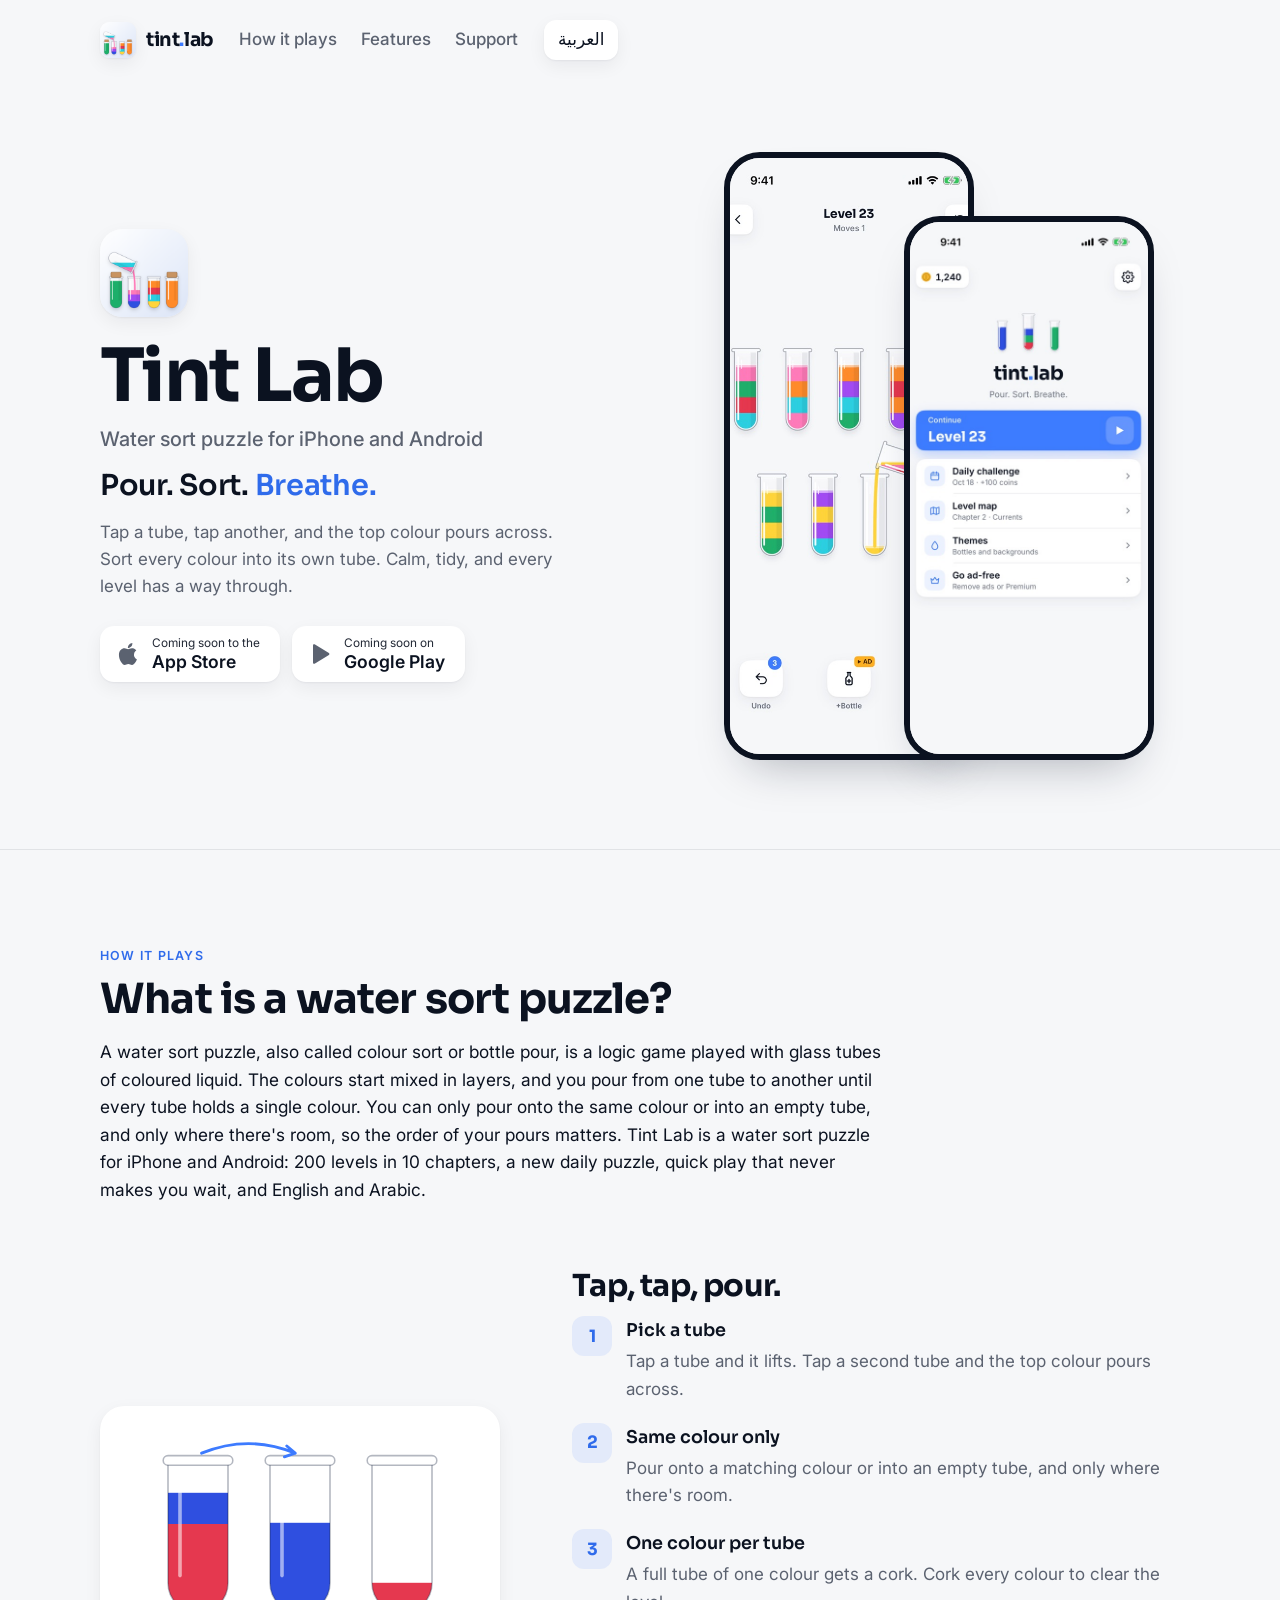
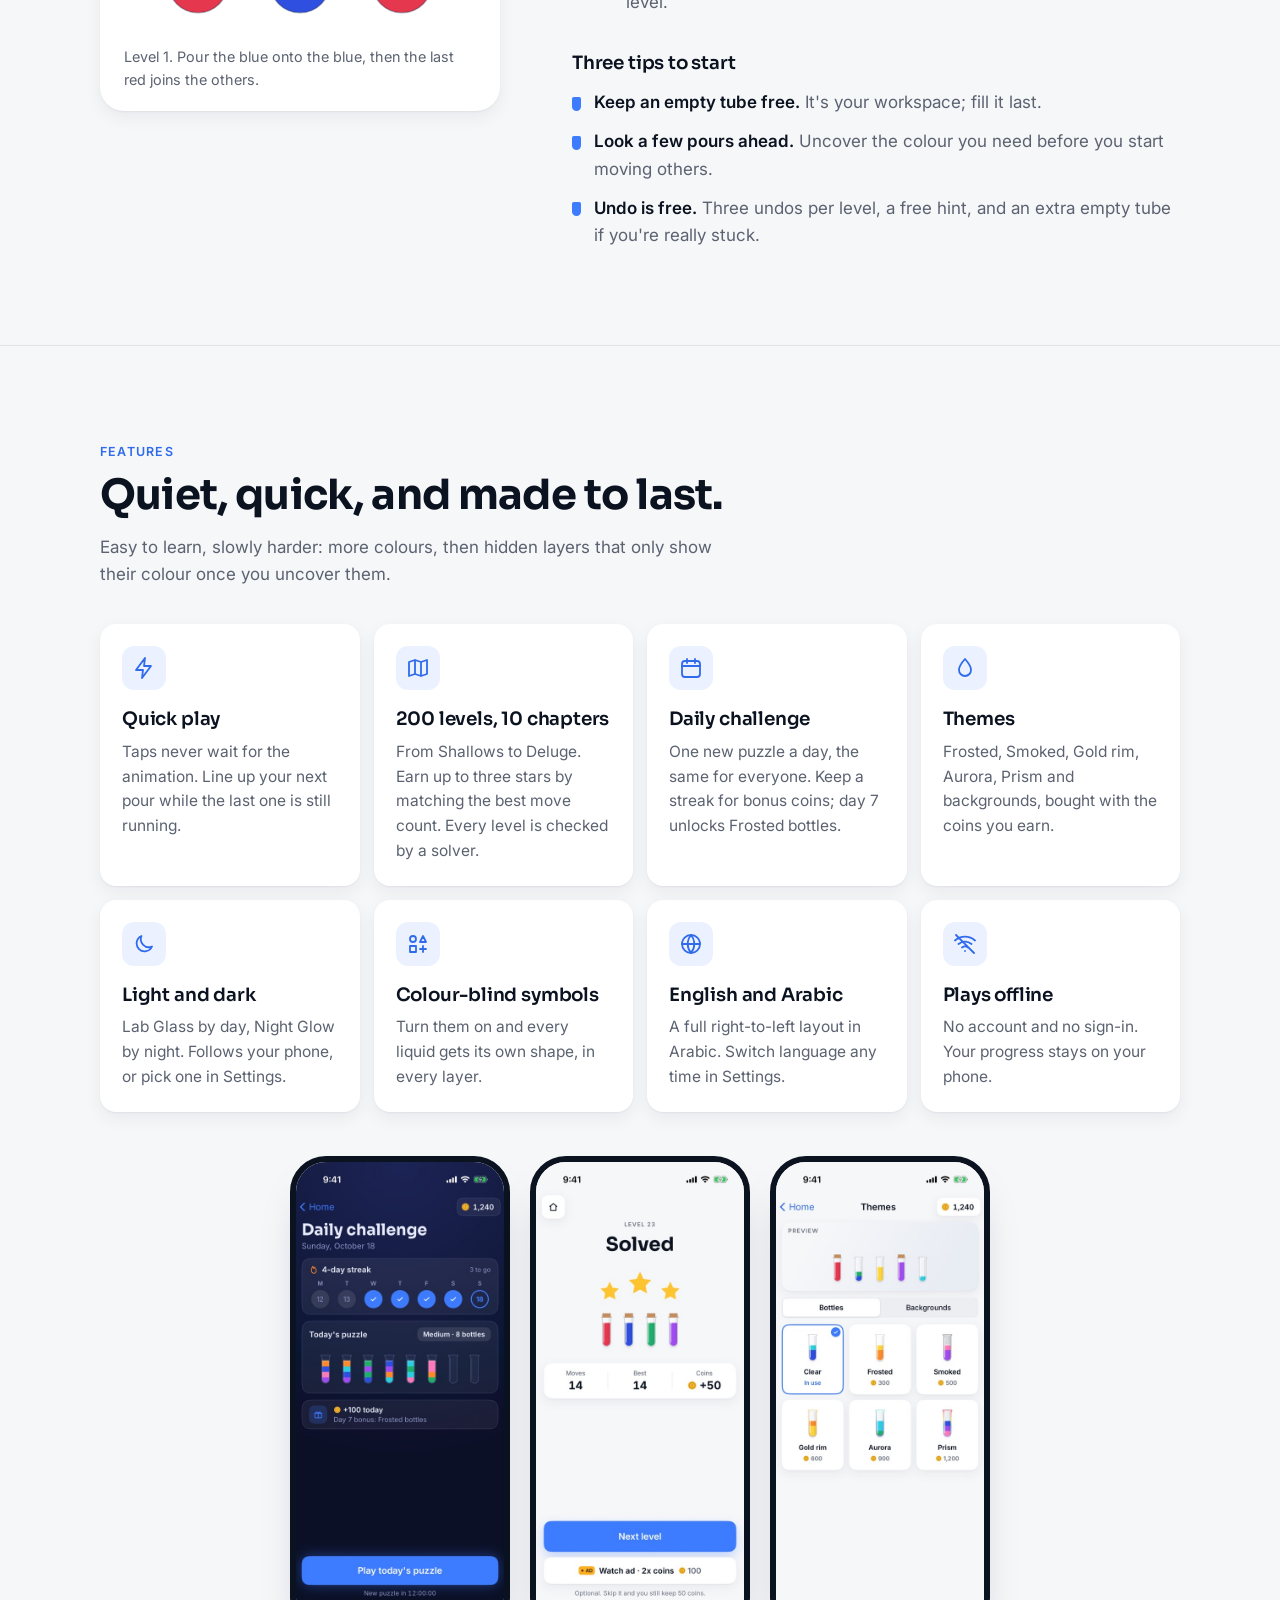
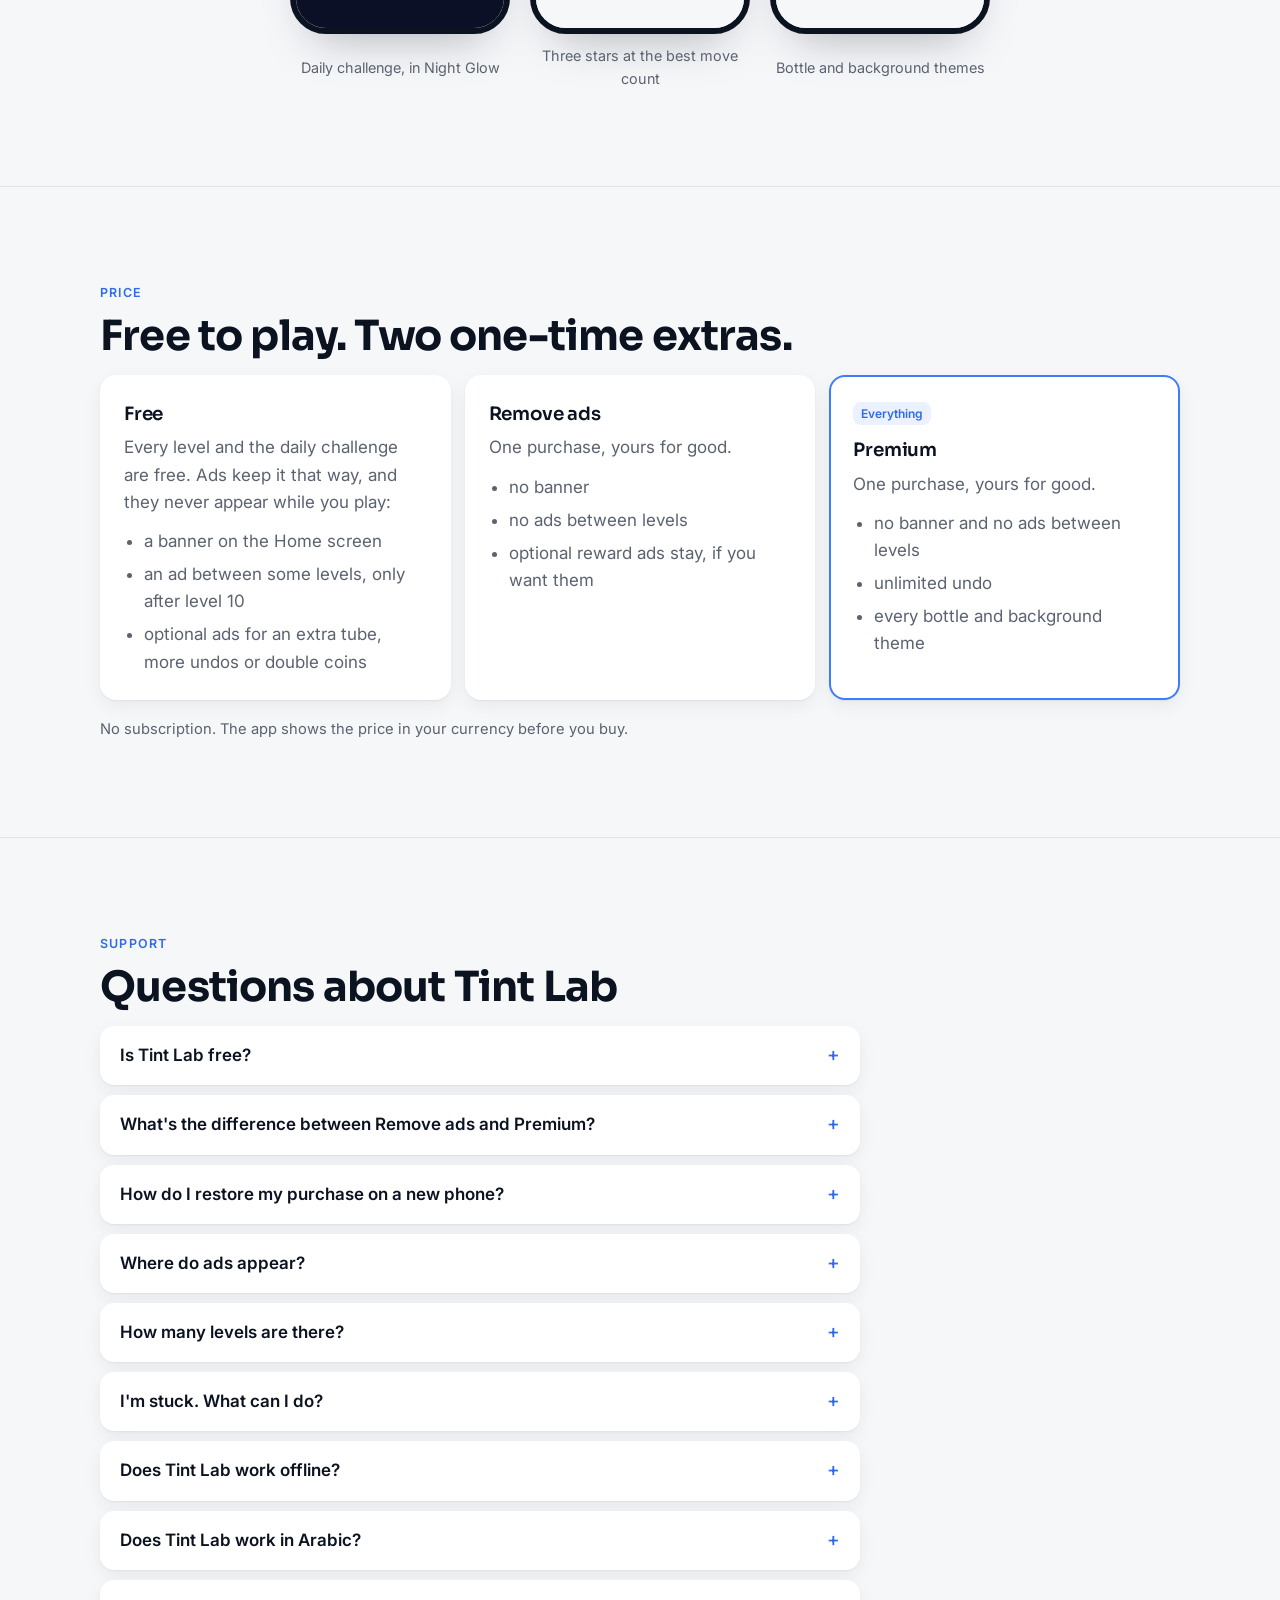
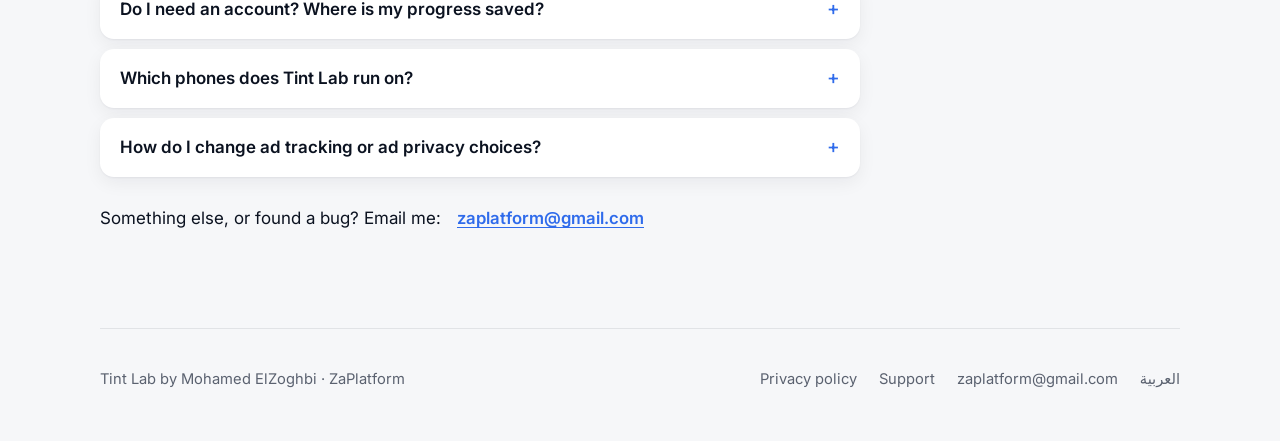
==== index.html @ c8849c1a "Tint Lab site: EN + AR landing, privacy, support FAQ, app-ads.txt (coming soon) Co-Authored-By: Clau" ====
<!doctype html>
<html lang="en" dir="ltr">
<head>
<meta charset="utf-8">
<meta name="viewport" content="width=device-width, initial-scale=1, viewport-fit=cover">
<title>Tint Lab: Water Sort Puzzle for iPhone and Android</title>
<meta name="description" content="Tint Lab is a calm water sort puzzle: pour colours between test tubes until each holds one. 200 levels, a daily challenge, quick play, English and Arabic. Free.">
<link rel="canonical" href="https://tintlab.zaplatform.com/">
<link rel="alternate" hreflang="en" href="https://tintlab.zaplatform.com/">
<link rel="alternate" hreflang="ar" href="https://tintlab.zaplatform.com/ar/">
<link rel="alternate" hreflang="x-default" href="https://tintlab.zaplatform.com/">
<meta name="theme-color" content="#F6F7F9" media="(prefers-color-scheme: light)">
<meta name="theme-color" content="#0B1026" media="(prefers-color-scheme: dark)">
<link rel="icon" type="image/png" href="assets/favicon.png">
<link rel="apple-touch-icon" href="assets/apple-touch-icon.png">
<meta property="og:type" content="website">
<meta property="og:site_name" content="Tint Lab">
<meta property="og:locale" content="en_US">
<meta property="og:locale:alternate" content="ar_EG">
<meta property="og:title" content="Tint Lab: Water Sort Puzzle">
<meta property="og:description" content="Pour. Sort. Breathe. A calm colour sort puzzle with 200 levels, a daily challenge and quick play, in English and Arabic.">
<meta property="og:url" content="https://tintlab.zaplatform.com/">
<meta property="og:image" content="https://tintlab.zaplatform.com/og.png">
<meta property="og:image:width" content="1200">
<meta property="og:image:height" content="630">
<meta property="og:image:alt" content="Tint Lab: glass test tubes of sorted colours, one pouring into another">
<meta name="twitter:card" content="summary_large_image">
<meta name="twitter:title" content="Tint Lab: Water Sort Puzzle">
<meta name="twitter:description" content="Pour. Sort. Breathe. A calm colour sort puzzle with 200 levels, a daily challenge and quick play, in English and Arabic.">
<meta name="twitter:image" content="https://tintlab.zaplatform.com/og.png">
<meta name="twitter:image:alt" content="Tint Lab: glass test tubes of sorted colours, one pouring into another">
<link rel="preconnect" href="https://fonts.googleapis.com">
<link rel="preconnect" href="https://fonts.gstatic.com" crossorigin>
<link rel="stylesheet" href="https://fonts.googleapis.com/css2?family=Inter:wght@400;500;600&family=Sora:wght@600;700&display=swap">
<link rel="stylesheet" href="site.css">
<script type="application/ld+json">
{
  "@context": "https://schema.org",
  "@graph": [
    {
      "@type": "WebSite",
      "@id": "https://tintlab.zaplatform.com/#website",
      "url": "https://tintlab.zaplatform.com/",
      "name": "Tint Lab",
      "inLanguage": ["en", "ar"],
      "publisher": { "@id": "https://zaplatform.com/#org" }
    },
    {
      "@type": "WebPage",
      "@id": "https://tintlab.zaplatform.com/#webpage",
      "url": "https://tintlab.zaplatform.com/",
      "name": "Tint Lab: Water Sort Puzzle for iPhone and Android",
      "inLanguage": "en",
      "isPartOf": { "@id": "https://tintlab.zaplatform.com/#website" },
      "about": { "@id": "https://tintlab.zaplatform.com/#app" },
      "primaryImageOfPage": "https://tintlab.zaplatform.com/og.png",
      "dateModified": "2026-10-18"
    },
    {
      "@type": ["MobileApplication", "VideoGame"],
      "@id": "https://tintlab.zaplatform.com/#app",
      "name": "Tint Lab",
      "alternateName": ["Tint Lab: Water Sort Puzzle", "مختبر الألوان: فرز الماء"],
      "description": "Tint Lab is a calm water sort puzzle. Tap a test tube, tap another, and the top colour pours across. Sort every colour into its own tube to clear the level. 200 levels in 10 chapters, a daily challenge, quick play, themes, light and dark looks, colour-blind symbols, in English and Arabic.",
      "url": "https://tintlab.zaplatform.com/",
      "image": "https://tintlab.zaplatform.com/assets/icon.png",
      "screenshot": [
        "https://tintlab.zaplatform.com/assets/shots/01-pour.jpg",
        "https://tintlab.zaplatform.com/assets/shots/02-home.jpg",
        "https://tintlab.zaplatform.com/assets/shots/06-daily.jpg"
      ],
      "applicationCategory": "GameApplication",
      "applicationSubCategory": "Puzzle",
      "genre": ["Puzzle", "Water sort puzzle", "Color sort"],
      "gamePlatform": ["iPhone", "Android"],
      "operatingSystem": "iOS 17 or later, Android 8.0 or later",
      "inLanguage": ["en", "ar"],
      "numberOfPlayers": { "@type": "QuantitativeValue", "value": 1 },
      "playMode": "SinglePlayer",
      "isAccessibleForFree": true,
      "offers": { "@type": "Offer", "name": "Tint Lab", "price": "0", "priceCurrency": "USD", "category": "free" },
      "featureList": [
        "200 levels in 10 chapters, every level checked by a solver",
        "A daily challenge, the same for everyone, with a streak",
        "Quick play: taps never wait for the animation",
        "Three free undos per level, a free hint and an extra empty tube",
        "Bottle and background themes bought with coins you earn",
        "Light Lab Glass and dark Night Glow looks",
        "Colour-blind symbols on every liquid",
        "English and Arabic",
        "Plays offline; no account, progress stays on the device"
      ],
      "author": { "@id": "https://zaplatform.com/#mohamed" },
      "publisher": { "@id": "https://zaplatform.com/#org" }
    },
    {
      "@type": "Organization",
      "@id": "https://zaplatform.com/#org",
      "name": "ZaPlatform",
      "url": "https://zaplatform.com/",
      "logo": "https://tintlab.zaplatform.com/assets/icon.png",
      "email": "zaplatform@gmail.com",
      "founder": { "@id": "https://zaplatform.com/#mohamed" }
    },
    {
      "@type": "Person",
      "@id": "https://zaplatform.com/#mohamed",
      "name": "Mohamed ElZoghbi",
      "alternateName": ["Mohamed Zakaria El-Zoghbi", "محمد الزغبي"],
      "url": "https://zaplatform.com/",
      "worksFor": { "@id": "https://zaplatform.com/#org" }
    },
    {
      "@type": "FAQPage",
      "@id": "https://tintlab.zaplatform.com/#faq",
      "inLanguage": "en",
      "isPartOf": { "@id": "https://tintlab.zaplatform.com/#webpage" },
      "mainEntity": [
        {
          "@type": "Question",
          "name": "Is Tint Lab free?",
          "acceptedAnswer": {
            "@type": "Answer",
            "text": "Yes. Every level and the daily challenge are free, supported by ads that never appear while you play. Two optional one-time purchases are available: Remove ads and Premium. There's no subscription."
          }
        },
        {
          "@type": "Question",
          "name": "What's the difference between Remove ads and Premium?",
          "acceptedAnswer": {
            "@type": "Answer",
            "text": "Remove ads takes away the Home banner and the ads between levels. Premium does the same, and adds unlimited undo and every bottle and background theme. If you buy Premium you don't need Remove ads."
          }
        },
        {
          "@type": "Question",
          "name": "How do I restore my purchase on a new phone?",
          "acceptedAnswer": {
            "@type": "Answer",
            "text": "Open Tint Lab, tap the gear on Home for Settings, then Purchases → Restore purchases. Use the same Apple Account (iPhone) or Google account (Android) you bought it with. Restoring is free."
          }
        },
        {
          "@type": "Question",
          "name": "Where do ads appear?",
          "acceptedAnswer": {
            "@type": "Answer",
            "text": "A banner on the Home screen, and a full-screen ad between some levels, only after level 10 and at most once every three levels. Ads for an extra tube, more undos or double coins only play when you choose them. No ad ever appears during a level."
          }
        },
        {
          "@type": "Question",
          "name": "How many levels are there?",
          "acceptedAnswer": {
            "@type": "Answer",
            "text": "200 levels in 10 chapters of 20, from Shallows to Deluge, plus a new daily challenge every day. Every level is checked by a solver, so there's always a way through. You can replay any level from the level map."
          }
        },
        {
          "@type": "Question",
          "name": "I'm stuck. What can I do?",
          "acceptedAnswer": {
            "@type": "Answer",
            "text": "You get three free undos per level, a free hint, and an extra empty tube if you need one. You can also restart the level any time. If no move is left, the game tells you and offers a way out, and your moves are kept."
          }
        },
        {
          "@type": "Question",
          "name": "Does Tint Lab work offline?",
          "acceptedAnswer": {
            "@type": "Answer",
            "text": "Yes. Every level is made on your phone, so you can play without internet. Only ads and purchases need a connection."
          }
        },
        {
          "@type": "Question",
          "name": "Does Tint Lab work in Arabic?",
          "acceptedAnswer": {
            "@type": "Answer",
            "text": "Yes. Tint Lab is fully in English and Arabic, with a right-to-left layout in Arabic. Switch in Settings → Language. The tubes themselves aren't mirrored."
          }
        },
        {
          "@type": "Question",
          "name": "Do I need an account? Where is my progress saved?",
          "acceptedAnswer": {
            "@type": "Answer",
            "text": "There's no account and no sign-in. Your levels, stars, coins, streak and settings are saved only on your phone, and there's no sync between devices."
          }
        },
        {
          "@type": "Question",
          "name": "Which phones does Tint Lab run on?",
          "acceptedAnswer": {
            "@type": "Answer",
            "text": "iPhone and iPad with iOS 17 or later, and Android phones with Android 8.0 or later."
          }
        },
        {
          "@type": "Question",
          "name": "How do I change ad tracking or ad privacy choices?",
          "acceptedAnswer": {
            "@type": "Answer",
            "text": "On iPhone, tracking is off unless you allow it when the app asks; change it later in Settings → Privacy & Security → Tracking. Where a consent choice is required, such as in the EEA and the UK, open Tint Lab and go to Settings → Privacy & ad choices to review it. More in the privacy policy."
          }
        }
      ]
    }
  ]
}
</script>
</head>
<body>
<a class="skip" href="#main">Skip to content</a>

<svg width="0" height="0" style="position:absolute" aria-hidden="true">
  <symbol id="g-apple" viewBox="0 0 24 24"><path d="M16.37 1.43c0 1.14-.49 2.27-1.18 3.08-.74.9-1.99 1.57-2.99 1.57-.12 0-.23-.02-.3-.03-.01-.06-.04-.22-.04-.39 0-1.15.57-2.27 1.2-2.98.81-.94 2.15-1.64 3.25-1.68.03.13.06.28.06.43zm4.56 15.71c-.03.07-.46 1.58-1.52 3.12-.94 1.34-1.94 2.71-3.43 2.71-1.52 0-1.9-.88-3.63-.88-1.7 0-2.3.91-3.67.91-1.38 0-2.33-1.26-3.43-2.8-1.29-1.82-2.32-4.63-2.32-7.28 0-4.28 2.8-6.55 5.55-6.55 1.45 0 2.67.95 3.6.95.86 0 2.22-1.01 3.9-1.01.61 0 2.89.06 4.37 2.19-.13.09-2.38 1.37-2.38 4.19 0 3.26 2.85 4.42 2.96 4.45z"/></symbol>
  <symbol id="g-play" viewBox="0 0 24 24"><path d="M5 3.2v17.6c0 .8.9 1.3 1.6.9l14.3-8.8c.6-.4.6-1.4 0-1.8L6.6 2.3C5.9 1.9 5 2.4 5 3.2z"/></symbol>
</svg>

<header class="wrap nav">
  <a class="brand" href="./"><img src="assets/icon.png" alt="" width="36" height="36"><span>tint<span class="dot">.</span>lab</span></a>
  <nav aria-label="Sections">
    <ul>
      <li><a href="#how">How it plays</a></li>
      <li><a href="#features">Features</a></li>
      <li><a href="#support">Support</a></li>
    </ul>
  </nav>
  <a class="lang" href="ar/" hreflang="ar" lang="ar">العربية</a>
</header>

<main id="main">
  <section class="wrap hero">
    <div>
      <img class="ic" src="assets/icon.png" alt="Tint Lab app icon" width="88" height="88">
      <h1>Tint Lab <span class="h1-sub">Water sort puzzle for iPhone and Android</span></h1>
      <p class="pitch">Pour. Sort. <em>Breathe.</em></p>
      <p class="lede">Tap a tube, tap another, and the top colour pours across. Sort every colour into its own tube. Calm, tidy, and every level has a way through.</p>
      <div class="actions">
        <span class="store soon" role="note"><svg aria-hidden="true"><use href="#g-apple"/></svg><span><small>Coming soon to the</small><b>App Store</b></span></span>
        <span class="store soon" role="note"><svg aria-hidden="true"><use href="#g-play"/></svg><span><small>Coming soon on</small><b>Google Play</b></span></span>
      </div>
    </div>
    <div class="hero-shots">
      <div class="phone"><img src="assets/shots/01-pour.jpg" alt="A Tint Lab level mid-pour: a tube tilts and pours pink into another, eight tubes of mixed colours around it" width="506" height="1100" fetchpriority="high"></div>
      <div class="phone"><img src="assets/shots/02-home.jpg" alt="The Tint Lab home screen: Continue level 23, Daily challenge, Level map, Themes and Go ad-free" width="506" height="1100" loading="lazy"></div>
    </div>
  </section>

  <section class="sec" id="how" aria-labelledby="h-how">
    <div class="wrap">
      <div class="what">
        <p class="label">How it plays</p>
        <h2 id="h-how">What is a water sort puzzle?</h2>
        <p class="answer">A water sort puzzle, also called colour sort or bottle pour, is a logic game played with glass tubes of coloured liquid. The colours start mixed in layers, and you pour from one tube to another until every tube holds a single colour. You can only pour onto the same colour or into an empty tube, and only where there's room, so the order of your pours matters. Tint Lab is a water sort puzzle for iPhone and Android: 200 levels in 10 chapters, a new daily puzzle, quick play that never makes you wait, and English and Arabic.</p>
      </div>
    </div>
    <div class="wrap how">
      <figure class="rack">
        <svg viewBox="0 -14 300 164" role="img" aria-label="Three test tubes: blue pours from the first tube onto the blue in the second">
          <defs><clipPath id="tube" clipPathUnits="userSpaceOnUse"><path d="M0 10V110a25 25 0 0 0 50 0V10z"/></clipPath></defs>
          <g transform="translate(40 0)">
            <path class="glass-bg" d="M0 10V110a25 25 0 0 0 50 0V10z"/>
            <g clip-path="url(#tube)"><rect x="0" y="110" width="50" height="26" style="fill:var(--l-red)"/><rect x="0" y="85" width="50" height="26" style="fill:var(--l-red)"/><rect x="0" y="60" width="50" height="26" style="fill:var(--l-red)"/><rect x="0" y="35" width="50" height="26" style="fill:var(--l-blue)"/></g>
            <path class="glass" d="M0 10V110a25 25 0 0 0 50 0V10z"/><rect class="rim" x="-4" y="4" width="58" height="8" rx="4"/><path class="shine" d="M10 22V104"/>
          </g>
          <g transform="translate(125 0)">
            <path class="glass-bg" d="M0 10V110a25 25 0 0 0 50 0V10z"/>
            <g clip-path="url(#tube)"><rect x="0" y="110" width="50" height="26" style="fill:var(--l-blue)"/><rect x="0" y="85" width="50" height="26" style="fill:var(--l-blue)"/><rect x="0" y="60" width="50" height="26" style="fill:var(--l-blue)"/></g>
            <path class="glass" d="M0 10V110a25 25 0 0 0 50 0V10z"/><rect class="rim" x="-4" y="4" width="58" height="8" rx="4"/><path class="shine" d="M10 22V104"/>
          </g>
          <g transform="translate(210 0)">
            <path class="glass-bg" d="M0 10V110a25 25 0 0 0 50 0V10z"/>
            <g clip-path="url(#tube)"><rect x="0" y="110" width="50" height="26" style="fill:var(--l-red)"/></g>
            <path class="glass" d="M0 10V110a25 25 0 0 0 50 0V10z"/><rect class="rim" x="-4" y="4" width="58" height="8" rx="4"/><path class="shine" d="M10 22V104"/>
          </g>
          <path class="arrow" d="M68 2Q107-14 146 2M139-4l7 6-9 3"/>
        </svg>
        <figcaption class="rack-cap">Level 1. Pour the blue onto the blue, then the last red joins the others.</figcaption>
      </figure>
      <div>
        <h3 class="how-h">Tap, tap, pour.</h3>
        <ol class="rules">
          <li><div><h4>Pick a tube</h4><p>Tap a tube and it lifts. Tap a second tube and the top colour pours across.</p></div></li>
          <li><div><h4>Same colour only</h4><p>Pour onto a matching colour or into an empty tube, and only where there's room.</p></div></li>
          <li><div><h4>One colour per tube</h4><p>A full tube of one colour gets a cork. Cork every colour to clear the level.</p></div></li>
        </ol>
        <h3 class="tips-h">Three tips to start</h3>
        <ul class="tips">
          <li><b>Keep an empty tube free.</b> It's your workspace; fill it last.</li>
          <li><b>Look a few pours ahead.</b> Uncover the colour you need before you start moving others.</li>
          <li><b>Undo is free.</b> Three undos per level, a free hint, and an extra empty tube if you're really stuck.</li>
        </ul>
      </div>
    </div>
  </section>

  <section class="sec" id="features" aria-labelledby="h-features">
    <div class="wrap">
      <p class="label">Features</p>
      <h2 id="h-features">Quiet, quick, and made to last.</h2>
      <p class="intro">Easy to learn, slowly harder: more colours, then hidden layers that only show their colour once you uncover them.</p>
      <div class="feats">
        <article class="feat">
          <div class="fi" aria-hidden="true"><svg viewBox="0 0 24 24"><path d="M13 2 4 14h7l-1 8 9-12h-7l1-8z"/></svg></div>
          <h3>Quick play</h3>
          <p>Taps never wait for the animation. Line up your next pour while the last one is still running.</p>
        </article>
        <article class="feat">
          <div class="fi" aria-hidden="true"><svg viewBox="0 0 24 24"><path d="M9 4 3 6v14l6-2 6 2 6-2V4l-6 2-6-2zM9 4v14M15 6v14"/></svg></div>
          <h3><span class="num">200</span> levels, 10 chapters</h3>
          <p>From Shallows to Deluge. Earn up to three stars by matching the best move count. Every level is checked by a solver.</p>
        </article>
        <article class="feat">
          <div class="fi" aria-hidden="true"><svg viewBox="0 0 24 24"><rect x="3" y="5" width="18" height="16" rx="3"/><path d="M3 10h18M8 3v4M16 3v4"/></svg></div>
          <h3>Daily challenge</h3>
          <p>One new puzzle a day, the same for everyone. Keep a streak for bonus coins; day 7 unlocks Frosted bottles.</p>
        </article>
        <article class="feat">
          <div class="fi" aria-hidden="true"><svg viewBox="0 0 24 24"><path d="M12 3s6 6.5 6 11a6 6 0 0 1-12 0c0-4.5 6-11 6-11z"/></svg></div>
          <h3>Themes</h3>
          <p>Frosted, Smoked, Gold rim, Aurora, Prism and backgrounds, bought with the coins you earn.</p>
        </article>
        <article class="feat">
          <div class="fi" aria-hidden="true"><svg viewBox="0 0 24 24"><path d="M20 14.5A8 8 0 0 1 9.5 4a8 8 0 1 0 10.5 10.5z"/></svg></div>
          <h3>Light and dark</h3>
          <p>Lab Glass by day, Night Glow by night. Follows your phone, or pick one in Settings.</p>
        </article>
        <article class="feat">
          <div class="fi" aria-hidden="true"><svg viewBox="0 0 24 24"><circle cx="7" cy="7" r="3"/><path d="M17 4l3 6h-6zM4 14h6v6H4zM17 14v6M14 17h6"/></svg></div>
          <h3>Colour-blind symbols</h3>
          <p>Turn them on and every liquid gets its own shape, in every layer.</p>
        </article>
        <article class="feat">
          <div class="fi" aria-hidden="true"><svg viewBox="0 0 24 24"><circle cx="12" cy="12" r="9"/><path d="M3 12h18M12 3a14 14 0 0 1 0 18M12 3a14 14 0 0 0 0 18"/></svg></div>
          <h3>English and Arabic</h3>
          <p>A full right-to-left layout in Arabic. Switch language any time in Settings.</p>
        </article>
        <article class="feat">
          <div class="fi" aria-hidden="true"><svg viewBox="0 0 24 24"><path d="M2 8.5a15 15 0 0 1 20 0M5.5 12a10 10 0 0 1 13 0M9 15.5a5 5 0 0 1 6 0M12 19h.01M3 3l18 18"/></svg></div>
          <h3>Plays offline</h3>
          <p>No account and no sign-in. Your progress stays on your phone.</p>
        </article>
      </div>
      <div class="shots-row">
        <figure><div class="phone"><img src="assets/shots/06-daily.jpg" alt="The Daily challenge screen in the dark Night Glow look: a 4-day streak and today's puzzle" width="506" height="1100" loading="lazy"></div><figcaption>Daily challenge, in Night Glow</figcaption></figure>
        <figure><div class="phone"><img src="assets/shots/03-complete.jpg" alt="Level 23 solved: three stars, 14 moves, plus 50 coins" width="506" height="1100" loading="lazy"></div><figcaption>Three stars at the best move count</figcaption></figure>
        <figure><div class="phone"><img src="assets/shots/05-themes.jpg" alt="The Themes screen: Clear, Frosted, Smoked, Gold rim, Aurora and Prism bottles" width="506" height="1100" loading="lazy"></div><figcaption>Bottle and background themes</figcaption></figure>
      </div>
    </div>
  </section>

  <section class="sec" id="free" aria-labelledby="h-free">
    <div class="wrap">
      <p class="label">Price</p>
      <h2 id="h-free">Free to play. Two one-time extras.</h2>
      <div class="money">
        <div class="box">
          <h3>Free</h3>
          <p>Every level and the daily challenge are free. Ads keep it that way, and they never appear while you play:</p>
          <ul>
            <li>a banner on the Home screen</li>
            <li>an ad between some levels, only after level 10</li>
            <li>optional ads for an extra tube, more undos or double coins</li>
          </ul>
        </div>
        <div class="box">
          <h3>Remove ads</h3>
          <p>One purchase, yours for good.</p>
          <ul>
            <li>no banner</li>
            <li>no ads between levels</li>
            <li>optional reward ads stay, if you want them</li>
          </ul>
        </div>
        <div class="box pick">
          <span class="tag">Everything</span>
          <h3>Premium</h3>
          <p>One purchase, yours for good.</p>
          <ul>
            <li>no banner and no ads between levels</li>
            <li>unlimited undo</li>
            <li>every bottle and background theme</li>
          </ul>
        </div>
      </div>
      <p class="money-note">No subscription. The app shows the price in your currency before you buy.</p>
    </div>
  </section>

  <section class="sec" id="support" aria-labelledby="h-support">
    <div class="wrap">
      <p class="label">Support</p>
      <h2 id="h-support">Questions about Tint Lab</h2>
      <div class="faq">
        <details>
          <summary>Is Tint Lab free?</summary>
          <div class="a"><p>Yes. Every level and the daily challenge are free, supported by ads that never appear while you play. Two optional one-time purchases are available: Remove ads and Premium. There's no subscription.</p></div>
        </details>
        <details>
          <summary>What's the difference between Remove ads and Premium?</summary>
          <div class="a"><p><b>Remove ads</b> takes away the Home banner and the ads between levels.</p><p><b>Premium</b> does the same, and adds unlimited undo and every bottle and background theme. If you buy Premium you don't need Remove ads.</p></div>
        </details>
        <details>
          <summary>How do I restore my purchase on a new phone?</summary>
          <div class="a"><p>Open Tint Lab, tap the gear on Home for <b>Settings</b>, then <b>Purchases → Restore purchases</b>. Use the same Apple Account (iPhone) or Google account (Android) you bought it with. Restoring is free.</p></div>
        </details>
        <details>
          <summary>Where do ads appear?</summary>
          <div class="a"><p>A banner on the Home screen, and a full-screen ad between some levels, only after level 10 and at most once every three levels. Ads for an extra tube, more undos or double coins only play when you choose them. No ad ever appears during a level.</p></div>
        </details>
        <details>
          <summary>How many levels are there?</summary>
          <div class="a"><p>200 levels in 10 chapters of 20, from Shallows to Deluge, plus a new daily challenge every day. Every level is checked by a solver, so there's always a way through. You can replay any level from the level map.</p></div>
        </details>
        <details>
          <summary>I'm stuck. What can I do?</summary>
          <div class="a"><p>You get three free undos per level, a free hint, and an extra empty tube if you need one. You can also restart the level any time. If no move is left, the game tells you and offers a way out, and your moves are kept.</p></div>
        </details>
        <details>
          <summary>Does Tint Lab work offline?</summary>
          <div class="a"><p>Yes. Every level is made on your phone, so you can play without internet. Only ads and purchases need a connection.</p></div>
        </details>
        <details>
          <summary>Does Tint Lab work in Arabic?</summary>
          <div class="a"><p>Yes. Tint Lab is fully in English and Arabic, with a right-to-left layout in Arabic. Switch in <b>Settings → Language</b>. The tubes themselves aren't mirrored.</p></div>
        </details>
        <details>
          <summary>Do I need an account? Where is my progress saved?</summary>
          <div class="a"><p>There's no account and no sign-in. Your levels, stars, coins, streak and settings are saved only on your phone, and there's no sync between devices.</p></div>
        </details>
        <details>
          <summary>Which phones does Tint Lab run on?</summary>
          <div class="a"><p>iPhone and iPad with iOS 17 or later, and Android phones with Android 8.0 or later.</p></div>
        </details>
        <details>
          <summary>How do I change ad tracking or ad privacy choices?</summary>
          <div class="a"><p>On iPhone, tracking is off unless you allow it when the app asks; change it later in <b>Settings → Privacy &amp; Security → Tracking</b>.</p><p>Where a consent choice is required, such as in the EEA and the UK, open Tint Lab and go to <b>Settings → Privacy &amp; ad choices</b> to review it. More in the <a href="privacy/">privacy policy</a>.</p></div>
        </details>
      </div>
      <div class="contact">
        <span>Something else, or found a bug? Email me:</span>
        <a class="mail" href="mailto:zaplatform@gmail.com?subject=Tint%20Lab">zaplatform@gmail.com</a>
      </div>
    </div>
  </section>
</main>

<footer class="wrap foot">
  <span class="by">Tint Lab by Mohamed ElZoghbi · <a href="https://zaplatform.com/" style="display:inline">ZaPlatform</a></span>
  <a href="privacy/">Privacy policy</a>
  <a href="#support">Support</a>
  <a href="mailto:zaplatform@gmail.com">zaplatform@gmail.com</a>
  <a href="ar/" hreflang="ar" lang="ar">العربية</a>
</footer>
</body>
</html>
---- site.css ----
/* Tint Lab · tintlab.zaplatform.com
   The app's own language: light = "Lab Glass" (cool grey, white glass cards, soft shadows),
   dark = "Night Glow" (deep navy). Accent #3D7BFF in both. Sora for display, Inter for text,
   IBM Plex Sans Arabic for Arabic, which never gets letter-spacing. */
:root {
  --bg: #F6F7F9;
  --sf: #FFFFFF;
  --sf2: #ECEEF2;
  --ink: #0B1220;
  --mu: #5B6270;
  --ln: rgba(15, 23, 42, .09);
  --ac: #3D7BFF;
  --acText: #2F6BEB;
  --onAc: #FFFFFF;
  --tint: rgba(61, 123, 255, .10);
  --elev: 0 1px 2px rgba(15, 23, 42, .05), 0 6px 18px rgba(15, 23, 42, .06);
  --btnGlow: 0 8px 20px rgba(61, 123, 255, .28);
  --glass: rgba(255, 255, 255, .6);
  --glassLine: rgba(20, 32, 60, .32);
  --cork: #C89361;
  --corkLine: #8E5E33;
  --frame: #0B1220;
  --l-red: #E5384F; --l-orange: #FF8A2A; --l-yellow: #FFD43B; --l-green: #1FAF6B;
  --l-aqua: #2CCFE0; --l-blue: #2F4FE0; --l-violet: #A24BF2; --l-pink: #FF7AB8;
  --display: "Sora", "Inter", system-ui, -apple-system, "Segoe UI", sans-serif;
  --font: "Inter", system-ui, -apple-system, "Segoe UI", sans-serif;
  --track: .1em;
  --r: 16px;
  color-scheme: light dark;
}
@media (prefers-color-scheme: dark) {
  :root {
    --bg: #0B1026;
    --sf: rgba(255, 255, 255, .06);
    --sf2: rgba(255, 255, 255, .10);
    --ink: #E8ECFF;
    --mu: #9AA2CF;
    --ln: rgba(170, 190, 255, .16);
    --acText: #7FA6FF;
    --tint: rgba(61, 123, 255, .20);
    --elev: inset 0 0 0 1px rgba(170, 190, 255, .16);
    --btnGlow: 0 0 24px rgba(61, 123, 255, .45);
    --glass: rgba(160, 180, 255, .05);
    --glassLine: rgba(190, 205, 255, .55);
    --corkLine: #F0C690;
    --frame: #2A3366;
  }
  body { background: radial-gradient(120% 60% at 50% 0%, #1C2456 0%, #0B1026 60%) no-repeat, #0B1026; }
}
:lang(ar) {
  --display: "IBM Plex Sans Arabic", "Sora", system-ui, sans-serif;
  --font: "IBM Plex Sans Arabic", "Inter", system-ui, sans-serif;
  --track: 0;
}

*, *::before, *::after { box-sizing: border-box; }
html { -webkit-text-size-adjust: 100%; scroll-behavior: smooth; }
@media (prefers-reduced-motion: reduce) { html { scroll-behavior: auto; } }
body {
  margin: 0; background: var(--bg); color: var(--ink);
  font-family: var(--font); font-size: 17px; line-height: 1.6;
  overflow-x: hidden;
}
:lang(ar) body, body:lang(ar) { line-height: 1.75; }
img { max-width: 100%; display: block; }
a { color: inherit; text-underline-offset: 3px; }
a:focus-visible, summary:focus-visible { outline: 2px solid var(--ac); outline-offset: 3px; border-radius: 8px; }
.wrap { width: min(1080px, 100% - 32px); margin-inline: auto; }
.num { direction: ltr; unicode-bidi: isolate; }
.skip { position: absolute; top: 8px; inset-inline-start: 16px; background: var(--sf); padding: 8px 12px; border-radius: 8px; z-index: 10;
  clip-path: inset(50%); width: 1px; height: 1px; overflow: hidden; white-space: nowrap; }
.skip:focus { clip-path: none; width: auto; height: auto; overflow: visible; }

/* ---- nav ---- */
.nav { display: flex; align-items: center; gap: 16px; padding-block: 18px; }
.brand { display: inline-flex; align-items: center; gap: 10px; font-family: "Sora", var(--font); font-weight: 700; font-size: 1.2rem; letter-spacing: -.02em; text-decoration: none; }
.brand img { width: 36px; height: 36px; border-radius: 9px; box-shadow: var(--elev); }
.brand .dot { color: var(--ac); }
.nav ul { list-style: none; display: flex; gap: 4px; margin: 0 0 0 auto; padding: 0; }
[dir="rtl"] .nav ul { margin: 0 auto 0 0; }
.nav ul a { display: inline-flex; align-items: center; min-height: 44px; padding-inline: 10px; text-decoration: none; color: var(--mu); font-weight: 500; }
.nav ul a:hover { color: var(--ink); }
.nav .lang { display: inline-flex; align-items: center; min-height: 40px; padding-inline: 14px; background: var(--sf); box-shadow: var(--elev); border-radius: 12px; text-decoration: none; font-weight: 500; }
.nav .lang:hover { color: var(--acText); }
@media (max-width: 640px) { .nav ul { display: none; } .nav .lang { margin-inline-start: auto; } }

/* ---- hero ---- */
.hero { display: grid; grid-template-columns: 1.05fr .95fr; gap: clamp(24px, 5vw, 64px); align-items: center; padding-block: clamp(24px, 6vw, 72px) clamp(40px, 7vw, 96px); }
.hero .ic { width: 88px; height: 88px; border-radius: 22px; box-shadow: var(--elev); }
.label { font-size: .78rem; font-weight: 600; text-transform: uppercase; letter-spacing: var(--track); color: var(--acText); margin: 0 0 10px; }
:lang(ar) .label, .label:lang(ar) { text-transform: none; letter-spacing: 0; font-size: .95rem; }
h1 { font-family: var(--display); font-size: clamp(2.8rem, 7.5vw, 4.6rem); line-height: 1.02; letter-spacing: -.03em; margin: 22px 0 14px; font-weight: 700; }
:lang(ar) h1 { letter-spacing: 0; line-height: 1.25; }
h1 .dot { color: var(--ac); }
.h1-sub { display: block; font-family: var(--font); font-size: clamp(1.05rem, 2.2vw, 1.25rem); line-height: 1.35; font-weight: 500; letter-spacing: 0; color: var(--mu); margin-top: 12px; }
.pitch { font-family: var(--display); font-size: clamp(1.35rem, 2.8vw, 1.8rem); line-height: 1.3; font-weight: 600; letter-spacing: -.01em; margin: 0 0 14px; max-width: 24ch; }
:lang(ar) .pitch { letter-spacing: 0; line-height: 1.5; }
.pitch em { font-style: normal; color: var(--acText); }
.lede { color: var(--mu); max-width: 44ch; margin: 0 0 26px; }
.actions { display: flex; flex-wrap: wrap; gap: 12px; align-items: center; }
.store {
  display: inline-flex; align-items: center; gap: 12px; min-height: 56px; padding: 8px 20px 8px 16px;
  background: var(--ac); color: var(--onAc); border-radius: 14px; text-decoration: none; box-shadow: var(--btnGlow);
}
[dir="rtl"] .store { padding: 8px 16px 8px 20px; }
.store:hover { filter: brightness(1.06); }
.store svg { width: 24px; height: 24px; fill: currentColor; flex: none; }
.store small { display: block; font-size: .74rem; line-height: 1.15; opacity: .9; }
.store b { display: block; font-size: 1.1rem; line-height: 1.2; font-weight: 600; }
.store.soon { background: var(--sf); color: var(--ink); box-shadow: var(--elev); cursor: default; filter: none; }
.store.soon svg { color: var(--mu); }
.btn-quiet { display: inline-flex; align-items: center; min-height: 48px; padding-inline: 16px; font-weight: 600; color: var(--acText); text-decoration: none; border-radius: 12px; }
.btn-quiet:hover { background: var(--tint); }
.hero-shots { position: relative; display: flex; justify-content: center; min-height: 420px; }
.phone { width: min(250px, 58vw); border-radius: 36px; overflow: hidden; border: 6px solid var(--frame); background: var(--bg); box-shadow: 0 24px 48px -24px rgba(15, 23, 42, .35); aspect-ratio: 1206 / 2622; flex: none; }
.phone img { width: 100%; height: 100%; object-fit: cover; }
.hero-shots .phone + .phone { margin-inline-start: -70px; margin-top: 64px; }
@media (max-width: 860px) {
  .hero { grid-template-columns: 1fr; }
  .hero-shots { min-height: 0; }
  .phone { width: min(200px, 44vw); border-width: 5px; border-radius: 28px; }
  .hero-shots .phone + .phone { margin-inline-start: -40px; margin-top: 40px; }
}

/* ---- sections ---- */
.sec { padding-block: clamp(48px, 8vw, 96px); border-top: 1px solid var(--ln); }
h2 { font-family: var(--display); font-size: clamp(1.8rem, 4vw, 2.6rem); line-height: 1.15; letter-spacing: -.02em; margin: 0 0 14px; font-weight: 700; }
:lang(ar) h2 { letter-spacing: 0; line-height: 1.4; }
h3 { font-family: var(--display); font-size: 1.15rem; margin: 0 0 6px; font-weight: 600; letter-spacing: -.01em; }
:lang(ar) h3 { letter-spacing: 0; }
.intro { color: var(--mu); max-width: 56ch; margin: 0 0 36px; }

/* how it plays */
.what { max-width: 72ch; margin-bottom: clamp(36px, 6vw, 64px); }
.answer { font-size: 1.08rem; margin: 0; }
.how { display: grid; grid-template-columns: minmax(0, 400px) 1fr; gap: clamp(28px, 6vw, 72px); align-items: center; }
.rack { background: var(--sf); border-radius: 24px; box-shadow: var(--elev); padding: 28px 20px 20px; margin: 0; }
.rack svg { width: 100%; height: auto; display: block; direction: ltr; }
.rack .glass-bg { fill: var(--glass); }
.rack .glass { fill: none; stroke: var(--glassLine); stroke-width: 1.3; }
.rack .rim { fill: var(--sf); stroke: var(--glassLine); stroke-width: 1.3; }
.rack .shine { fill: none; stroke: #fff; stroke-opacity: .55; stroke-width: 3; stroke-linecap: round; }
.rack .cork { fill: var(--cork); stroke: var(--corkLine); stroke-width: 1.2; }
.rack .arrow { fill: none; stroke: var(--ac); stroke-width: 2.4; stroke-linecap: round; stroke-linejoin: round; }
.rack-cap { font-size: .9rem; color: var(--mu); margin: 14px 4px 0; }
.how-h { font-family: var(--display); font-size: clamp(1.4rem, 3vw, 1.9rem); line-height: 1.2; letter-spacing: -.02em; font-weight: 700; margin: 0 0 12px; }
:lang(ar) .how-h { letter-spacing: 0; line-height: 1.45; }
.rules { list-style: none; margin: 0; padding: 0; display: grid; gap: 20px; counter-reset: r; }
.rules li { display: grid; grid-template-columns: 40px 1fr; gap: 14px; align-items: start; }
.rules li::before {
  counter-increment: r; content: counter(r); display: grid; place-items: center; width: 40px; height: 40px;
  border-radius: 12px; background: var(--tint); color: var(--acText); font-family: "Sora", var(--font); font-weight: 700;
}
.rules p { margin: 0; color: var(--mu); }
.rules h4 { font-family: var(--display); font-size: 1.1rem; margin: 0 0 4px; font-weight: 600; }
.tips-h { margin: 32px 0 12px; }
.tips { list-style: none; margin: 0; padding: 0; display: grid; gap: 12px; color: var(--mu); }
.tips li { position: relative; padding-inline-start: 22px; }
.tips li::before { content: ""; position: absolute; inset-inline-start: 0; top: .45em; width: 9px; height: 14px; border-radius: 2px 2px 5px 5px; background: var(--ac); }
.tips b { color: var(--ink); font-weight: 600; }
@media (max-width: 760px) { .how { grid-template-columns: 1fr; } .rack { max-width: 420px; } }

/* features */
.feats { display: grid; grid-template-columns: repeat(auto-fit, minmax(230px, 1fr)); gap: 14px; }
.feat { background: var(--sf); border-radius: var(--r); padding: 22px; box-shadow: var(--elev); }
.feat .fi { width: 44px; height: 44px; border-radius: 12px; background: var(--tint); color: var(--acText); display: grid; place-items: center; margin-bottom: 14px; }
.feat .fi svg { width: 24px; height: 24px; fill: none; stroke: currentColor; stroke-width: 1.8; stroke-linecap: round; stroke-linejoin: round; }
.feat p { margin: 0; color: var(--mu); font-size: .97rem; }
.shots-row { display: flex; gap: 20px; justify-content: center; margin-top: 44px; flex-wrap: wrap; }
.shots-row figure { margin: 0; display: grid; gap: 10px; justify-items: center; }
.shots-row .phone { width: min(220px, 70vw); }
.shots-row figcaption { font-size: .9rem; color: var(--mu); text-align: center; max-width: 24ch; }

/* money */
.money { display: grid; grid-template-columns: repeat(3, 1fr); gap: 14px; }
.money .box { background: var(--sf); border-radius: var(--r); padding: 24px; box-shadow: var(--elev); }
.money .box.pick { box-shadow: inset 0 0 0 2px var(--ac), var(--elev); }
.money .box > p { margin: 0; color: var(--mu); }
.money ul { margin: 12px 0 0; padding-inline-start: 1.2em; color: var(--mu); }
.money li + li { margin-top: 6px; }
.money .tag { display: inline-block; font-size: .75rem; font-weight: 600; color: var(--acText); background: var(--tint); border-radius: 8px; padding: 2px 8px; margin-bottom: 10px; }
.money-note { color: var(--mu); font-size: .92rem; margin: 18px 0 0; max-width: 70ch; }
@media (max-width: 860px) { .money { grid-template-columns: 1fr; } }

/* faq */
.faq { display: grid; gap: 10px; max-width: 760px; }
.faq details { background: var(--sf); border-radius: 14px; box-shadow: var(--elev); }
.faq summary { cursor: pointer; list-style: none; padding: 16px 20px; min-height: 44px; font-weight: 600; display: flex; justify-content: space-between; gap: 16px; }
.faq summary::-webkit-details-marker { display: none; }
.faq summary::after { content: "+"; color: var(--acText); font-weight: 500; font-size: 1.2rem; line-height: 1.3; transition: transform .2s ease; }
.faq details[open] summary::after { transform: rotate(45deg); }
@media (prefers-reduced-motion: reduce) { .faq summary::after { transition: none; } }
.faq .a { padding: 0 20px 18px; color: var(--mu); }
.faq .a p { margin: 0; }
.faq .a p + p { margin-top: 8px; }
.faq .a b { color: var(--ink); font-weight: 600; }
.contact { margin-top: 28px; display: flex; flex-wrap: wrap; gap: 8px 16px; align-items: center; }
.contact a.mail { font-weight: 600; font-size: 1.05rem; color: var(--acText); }

/* footer */
.foot { border-top: 1px solid var(--ln); padding-block: 28px 40px; color: var(--mu); font-size: .92rem; display: flex; flex-wrap: wrap; gap: 4px 22px; align-items: center; }
.foot a { text-decoration: none; min-height: 44px; display: inline-flex; align-items: center; }
.foot a:hover { color: var(--ink); text-decoration: underline; }
.foot .by { margin-inline-end: auto; }

/* ---- legal page ---- */
.legal { max-width: 720px; padding-block: clamp(24px, 5vw, 56px) 56px; }
.legal h1 { font-size: clamp(2.3rem, 6vw, 3.2rem); margin-top: 8px; }
.legal .eff { color: var(--mu); margin: 0 0 28px; }
.legal .summary { background: var(--sf); border-radius: var(--r); padding: 20px 22px; margin-bottom: 32px; box-shadow: var(--elev); border-inline-start: 5px solid var(--ac); }
.legal .summary p { margin: 0; }
.legal h2 { font-size: 1.35rem; margin: 36px 0 8px; letter-spacing: 0; }
.legal ul { padding-inline-start: 1.3em; }
.legal li + li { margin-top: 6px; }
.legal a { color: var(--acText); }
.legal table { width: 100%; border-collapse: collapse; font-size: .95rem; margin: 8px 0; }
.legal th, .legal td { text-align: start; vertical-align: top; padding: 10px 12px; border-bottom: 1px solid var(--ln); }
.legal th { font-weight: 600; }
.legal .table { overflow-x: auto; }
:lang(ar) .rules li::before { content: counter(r, arabic-indic); font-family: var(--font); }
@media (max-width: 640px) {
  .shots-row { flex-wrap: nowrap; justify-content: flex-start; overflow-x: auto; scroll-snap-type: x mandatory; margin-inline: -16px; padding: 4px 16px 12px; gap: 14px; scrollbar-width: none; }
  .shots-row::-webkit-scrollbar { display: none; }
  .shots-row figure { scroll-snap-align: center; }
  .shots-row .phone { width: 200px; }
}
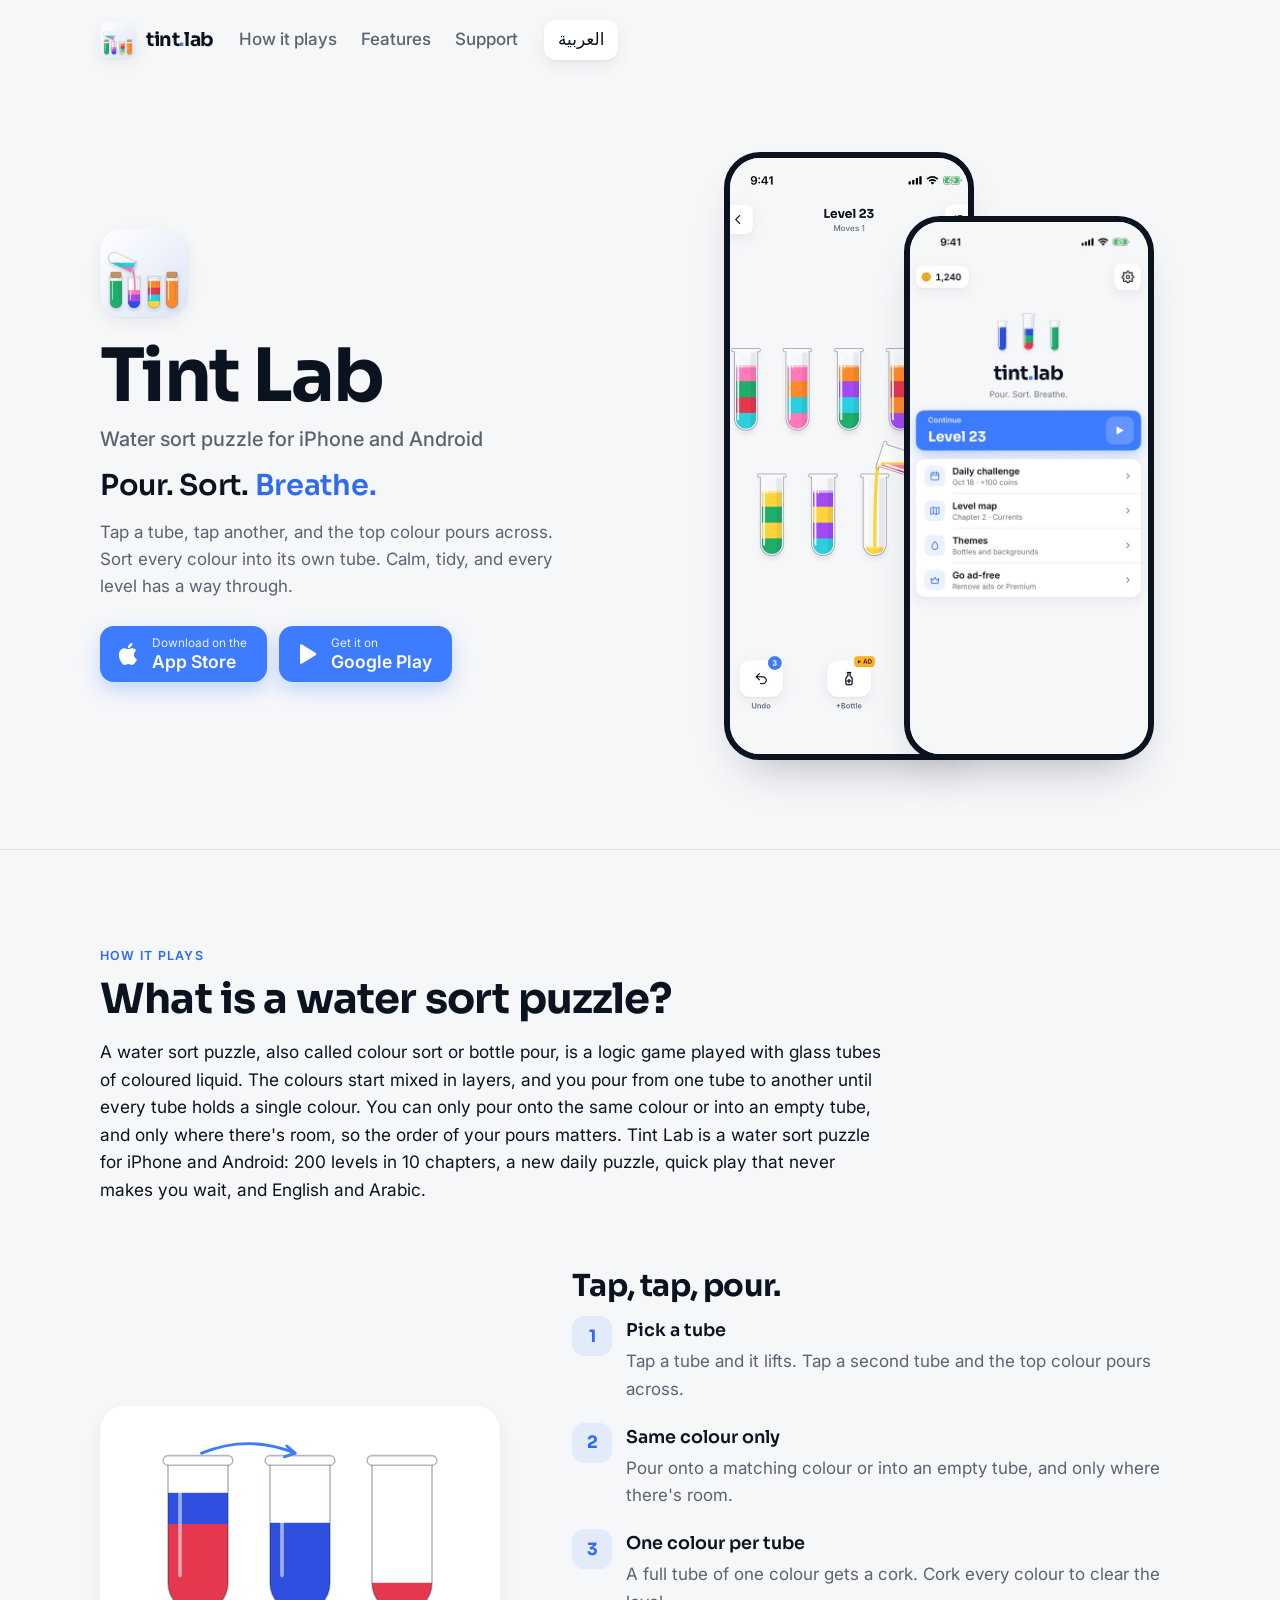
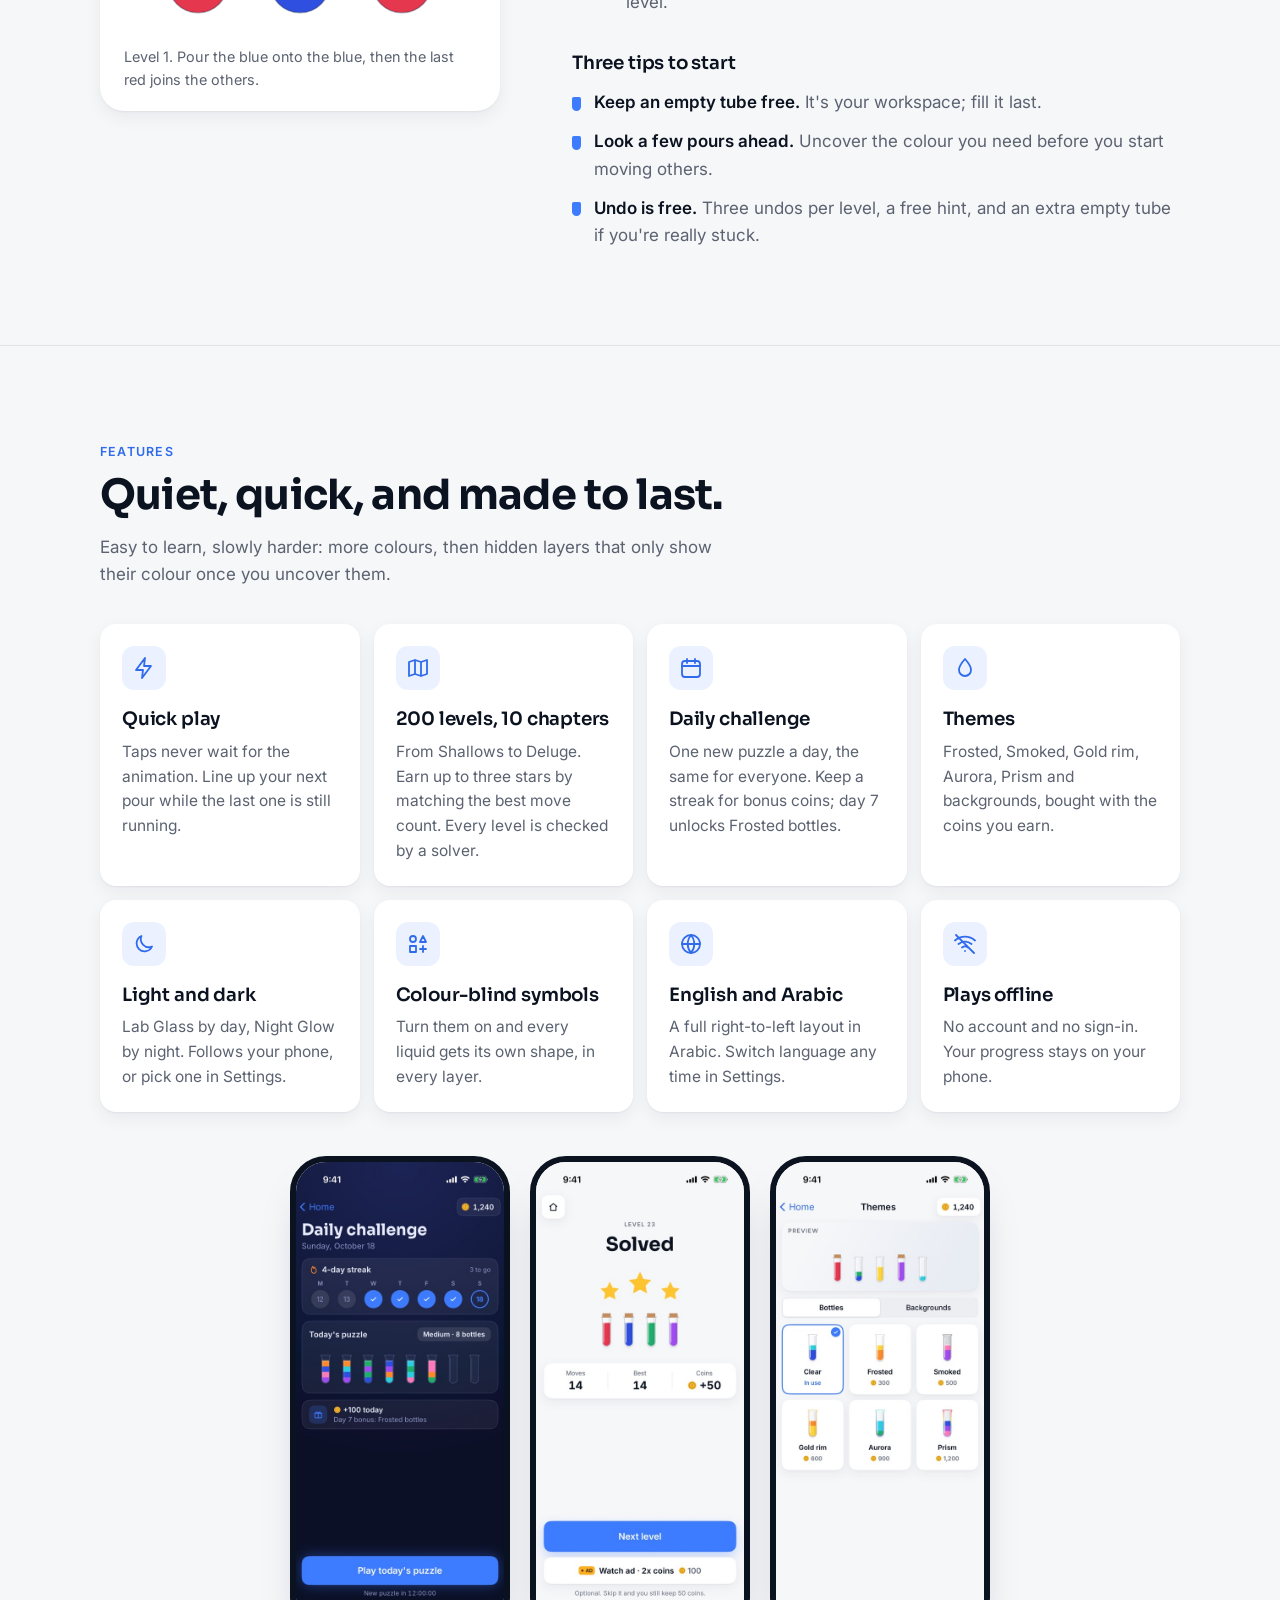
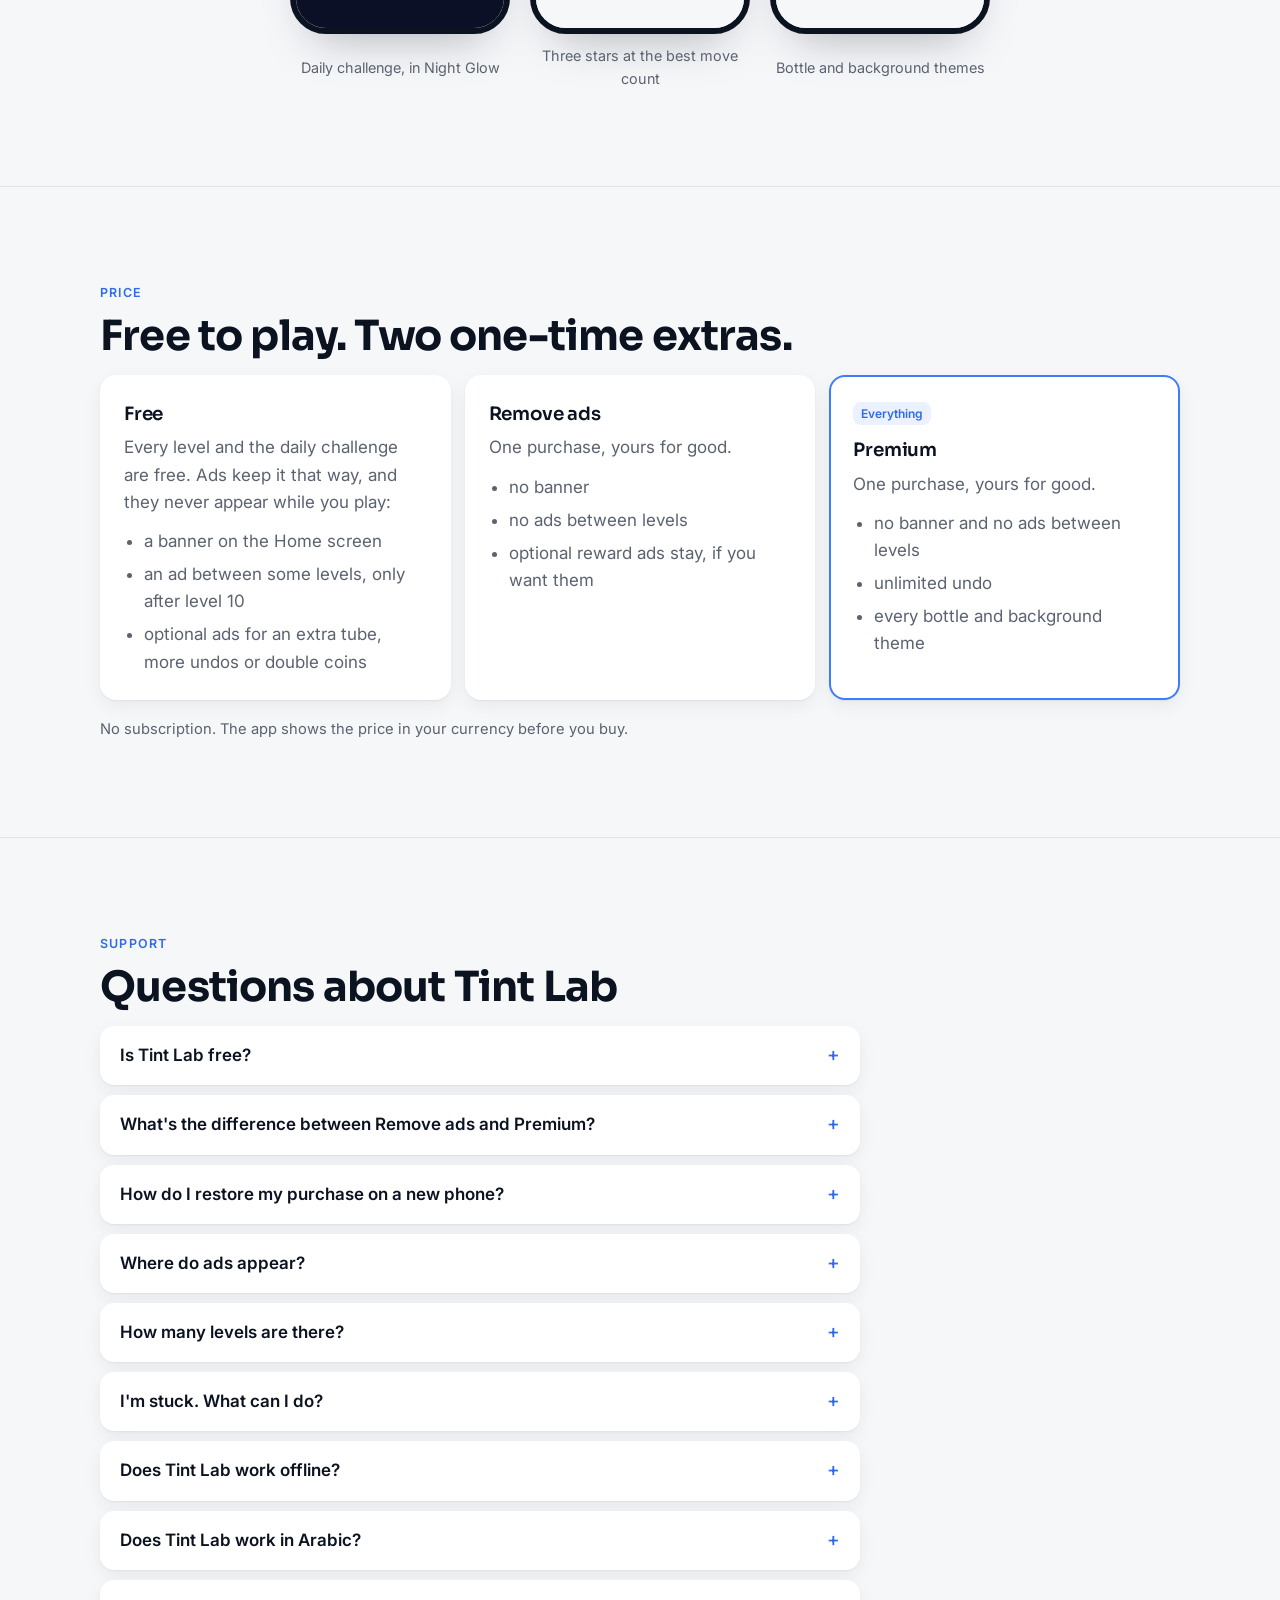
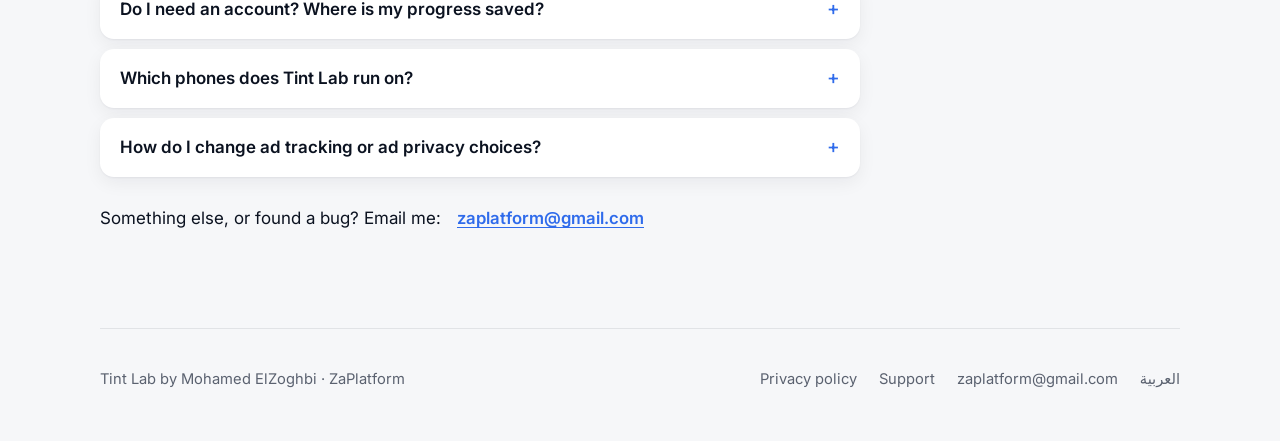
==== commit 89c1fd36: "Tint Lab is live: App Store and Google Play links, Smart App Banner, downloadUrl; FAQ iPhone-only" ====
--- a/index.html
+++ b/index.html
@@ -11,6 +11,7 @@
 <link rel="alternate" hreflang="x-default" href="https://tintlab.zaplatform.com/">
 <meta name="theme-color" content="#F6F7F9" media="(prefers-color-scheme: light)">
 <meta name="theme-color" content="#0B1026" media="(prefers-color-scheme: dark)">
+<meta name="apple-itunes-app" content="app-id=6824215958">
 <link rel="icon" type="image/png" href="assets/favicon.png">
 <link rel="apple-touch-icon" href="assets/apple-touch-icon.png">
 <meta property="og:type" content="website">
@@ -74,6 +75,8 @@
       "genre": ["Puzzle", "Water sort puzzle", "Color sort"],
       "gamePlatform": ["iPhone", "Android"],
       "operatingSystem": "iOS 17 or later, Android 8.0 or later",
+      "downloadUrl": ["https://apps.apple.com/app/id6824215958", "https://play.google.com/store/apps/details?id=com.zaplatform.tintlab"],
+      "installUrl": ["https://apps.apple.com/app/id6824215958", "https://play.google.com/store/apps/details?id=com.zaplatform.tintlab"],
       "inLanguage": ["en", "ar"],
       "numberOfPlayers": { "@type": "QuantitativeValue", "value": 1 },
       "playMode": "SinglePlayer",
@@ -193,7 +196,7 @@
           "name": "Which phones does Tint Lab run on?",
           "acceptedAnswer": {
             "@type": "Answer",
-            "text": "iPhone and iPad with iOS 17 or later, and Android phones with Android 8.0 or later."
+            "text": "iPhone with iOS 17 or later, and Android phones with Android 8.0 or later."
           }
         },
         {
@@ -238,8 +241,9 @@
       <p class="pitch">Pour. Sort. <em>Breathe.</em></p>
       <p class="lede">Tap a tube, tap another, and the top colour pours across. Sort every colour into its own tube. Calm, tidy, and every level has a way through.</p>
       <div class="actions">
-        <span class="store soon" role="note"><svg aria-hidden="true"><use href="#g-apple"/></svg><span><small>Coming soon to the</small><b>App Store</b></span></span>
-        <span class="store soon" role="note"><svg aria-hidden="true"><use href="#g-play"/></svg><span><small>Coming soon on</small><b>Google Play</b></span></span>
+        
+        <a class="store" href="https://apps.apple.com/app/id6824215958"><svg aria-hidden="true"><use href="#g-apple"/></svg><span><small>Download on the</small><b>App Store</b></span></a>
+        <a class="store" href="https://play.google.com/store/apps/details?id=com.zaplatform.tintlab"><svg aria-hidden="true"><use href="#g-play"/></svg><span><small>Get it on</small><b>Google Play</b></span></a>
       </div>
     </div>
     <div class="hero-shots">
@@ -432,7 +436,7 @@
         </details>
         <details>
           <summary>Which phones does Tint Lab run on?</summary>
-          <div class="a"><p>iPhone and iPad with iOS 17 or later, and Android phones with Android 8.0 or later.</p></div>
+          <div class="a"><p>iPhone with iOS 17 or later, and Android phones with Android 8.0 or later.</p></div>
         </details>
         <details>
           <summary>How do I change ad tracking or ad privacy choices?</summary>
